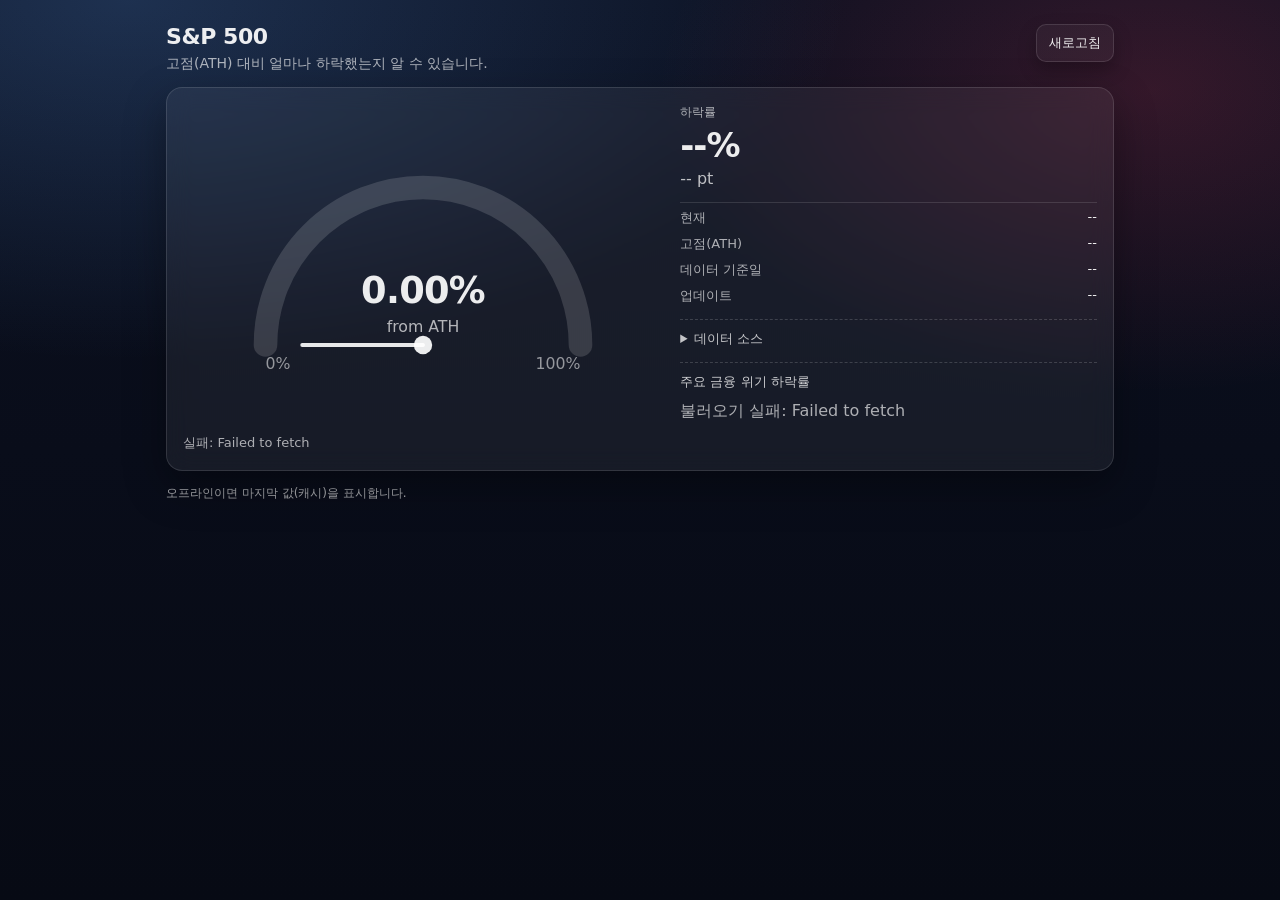
==== index.html @ 0be393b1 "Added CNAME" ====
<!doctype html>
<html lang="ko">

<head>
  <meta charset="UTF-8" />
  <meta name="viewport" content="width=device-width, initial-scale=1" />
  <meta name="theme-color" content="#0b1020" />
  <title>노른자 소프트 : S&amp;P 500 고점 대비 하락률</title>
  <link rel="manifest" href="./manifest.webmanifest" />
  <link rel="icon" href="./icons/icon.svg" type="image/svg+xml" />
  <link rel="apple-touch-icon" href="./icons/icon.svg" />
  <link rel="stylesheet" href="./styles.css" />
</head>

<body>
  <main class="wrap">
    <header class="header">
      <div class="title">
        <h1>S&amp;P 500</h1>
        <p class="sub">고점(ATH) 대비 얼마나 하락했는지 알 수 있습니다.</p>
      </div>
      <div class="actions">
        <button id="refreshBtn" class="btn" type="button">새로고침</button>
        <button id="installBtn" class="btn btnPrimary" type="button" hidden>설치</button>
      </div>
    </header>

    <section class="card">
      <div class="grid">
        <div class="gauge">
          <svg id="gaugeSvg" viewBox="0 0 320 200" aria-label="하락률 게이지" role="img">
            <defs>
              <linearGradient id="gaugeGrad" x1="0" y1="0" x2="1" y2="0">
                <stop offset="0%" stop-color="#2dd4bf" />
                <stop offset="45%" stop-color="#fbbf24" />
                <stop offset="75%" stop-color="#fb7185" />
                <stop offset="100%" stop-color="#ef4444" />
              </linearGradient>
            </defs>
            <path id="gaugeTrack" class="track" d="M 40 160 A 120 120 0 0 1 280 160" />
            <path id="gaugeArc" class="arc" d="M 40 160 A 120 120 0 0 1 280 160" />
            <g id="crisisMarks" class="marks"></g>
            <g id="gaugeNeedle" class="needle" transform="translate(160 160)">
              <line x1="0" y1="0" x2="0" y2="-92" />
              <circle cx="0" cy="0" r="7" />
            </g>
            <text id="gaugeValue" class="value" x="160" y="128" text-anchor="middle">--%</text>
            <text id="gaugeLabel" class="label" x="160" y="150" text-anchor="middle">from ATH</text>
            <text class="tick" x="40" y="178" text-anchor="start">0%</text>
            <text id="gaugeMaxLabel" class="tick" x="280" y="178" text-anchor="end">100%</text>
          </svg>
        </div>

        <div class="stats" aria-live="polite">
          <div class="kpi">
            <div class="kpiLabel">하락률</div>
            <div id="dropPct" class="kpiValue">--%</div>
            <div id="dropPts" class="kpiHint">-- pt</div>
          </div>

          <div class="rows">
            <div class="row">
              <div class="rowLabel">현재</div>
              <div class="rowValue" id="currentVal">--</div>
            </div>
            <div class="row">
              <div class="rowLabel">고점(ATH)</div>
              <div class="rowValue" id="athVal">--</div>
            </div>
            <div class="row">
              <div class="rowLabel">데이터 기준일</div>
              <div class="rowValue" id="asofVal">--</div>
            </div>
            <div class="row">
              <div class="rowLabel">업데이트</div>
              <div class="rowValue" id="updatedVal">--</div>
            </div>
          </div>

          <details class="details">
            <summary>데이터 소스</summary>
            <p class="muted">
              기본 소스: Yahoo Finance (^GSPC 차트 API). 브라우저에서 CORS가 막히면 공개 프록시를 통해 자동
              재시도합니다.
            </p>
          </details>

          <div class="crises">
            <div class="crisesTitle">주요 금융 위기 하락률</div>
            <div id="crisisList" class="crisisList" aria-label="금융 위기 하락률 목록"></div>
          </div>
        </div>
      </div>

      <div id="status" class="status muted"></div>
    </section>

    <footer class="footer muted">
      <span>오프라인이면 마지막 값(캐시)을 표시합니다.</span>
    </footer>
  </main>

  <script type="module" src="./app.js"></script>
</body>

</html>
---- styles.css ----
:root {
  --bg: #0b1020;
  --card: rgba(255, 255, 255, 0.06);
  --cardBorder: rgba(255, 255, 255, 0.12);
  --text: rgba(255, 255, 255, 0.92);
  --muted: rgba(255, 255, 255, 0.65);
  --shadow: 0 16px 40px rgba(0, 0, 0, 0.35);
  --accent: #60a5fa;
}

* {
  box-sizing: border-box;
}

html,
body {
  height: 100%;
}

body {
  margin: 0;
  font-family:
    ui-sans-serif,
    system-ui,
    -apple-system,
    Segoe UI,
    Roboto,
    Noto Sans,
    Apple SD Gothic Neo,
    "Malgun Gothic",
    Arial,
    "Apple Color Emoji",
    "Segoe UI Emoji";
  color: var(--text);
  background:
    radial-gradient(1200px 600px at 10% 0%, rgba(96, 165, 250, 0.22), transparent 60%),
    radial-gradient(900px 550px at 90% 10%, rgba(244, 63, 94, 0.18), transparent 55%),
    linear-gradient(180deg, #0b1020 0%, #070a14 100%);
}

.wrap {
  max-width: 980px;
  margin: 0 auto;
  padding: 24px 16px 36px;
}

.header {
  display: flex;
  align-items: flex-start;
  justify-content: space-between;
  gap: 12px;
  margin-bottom: 14px;
}

.title h1 {
  margin: 0;
  font-size: 22px;
  line-height: 1.15;
  letter-spacing: -0.02em;
}

.sub {
  margin: 6px 0 0;
  color: var(--muted);
  font-size: 14px;
}

.actions {
  display: flex;
  gap: 8px;
}

.btn {
  appearance: none;
  border: 1px solid var(--cardBorder);
  background: rgba(255, 255, 255, 0.04);
  color: var(--text);
  padding: 9px 12px;
  border-radius: 10px;
  cursor: pointer;
  box-shadow: 0 8px 18px rgba(0, 0, 0, 0.25);
}

.btn:hover {
  border-color: rgba(255, 255, 255, 0.22);
  background: rgba(255, 255, 255, 0.06);
}

.btnPrimary {
  border-color: rgba(96, 165, 250, 0.5);
  background: rgba(96, 165, 250, 0.12);
}

.card {
  border: 1px solid var(--cardBorder);
  background: var(--card);
  border-radius: 16px;
  padding: 16px;
  box-shadow: var(--shadow);
  backdrop-filter: blur(12px);
}

.grid {
  display: grid;
  grid-template-columns: 1.15fr 1fr;
  gap: 18px;
  align-items: center;
}

.gauge {
  display: flex;
  align-items: center;
  justify-content: center;
  padding: 6px 0 0;
}

#gaugeSvg {
  width: min(420px, 100%);
  height: auto;
}

.track {
  fill: none;
  stroke: rgba(255, 255, 255, 0.14);
  stroke-width: 18;
  stroke-linecap: round;
}

.arc {
  fill: none;
  stroke: url(#gaugeGrad);
  stroke-width: 18;
  stroke-linecap: round;
  stroke-dasharray: 1;
  stroke-dashoffset: 1;
}

.needle line {
  stroke: rgba(255, 255, 255, 0.9);
  stroke-width: 3;
  stroke-linecap: round;
}

.needle circle {
  fill: rgba(255, 255, 255, 0.92);
}

.value {
  font-size: 28px;
  font-weight: 750;
  letter-spacing: -0.02em;
  fill: rgba(255, 255, 255, 0.92);
}

.label {
  font-size: 12px;
  fill: rgba(255, 255, 255, 0.68);
}

.tick {
  font-size: 12px;
  fill: rgba(255, 255, 255, 0.55);
}

.marks .markDot {
  fill: rgba(255, 255, 255, 0.88);
  stroke: rgba(0, 0, 0, 0.35);
  stroke-width: 2;
}

.marks .markRing {
  fill: none;
  stroke: rgba(255, 255, 255, 0.22);
  stroke-width: 2;
}

.stats {
  display: flex;
  flex-direction: column;
  gap: 14px;
}

.kpiLabel {
  font-size: 12px;
  color: var(--muted);
}

.kpiValue {
  font-size: 34px;
  font-weight: 780;
  letter-spacing: -0.03em;
  margin-top: 4px;
}

.kpiHint {
  margin-top: 4px;
  color: rgba(255, 255, 255, 0.72);
}

.rows {
  display: grid;
  gap: 8px;
  padding-top: 6px;
  border-top: 1px solid rgba(255, 255, 255, 0.12);
}

.row {
  display: flex;
  justify-content: space-between;
  gap: 12px;
}

.rowLabel {
  color: var(--muted);
  font-size: 13px;
}

.rowValue {
  font-variant-numeric: tabular-nums;
  font-size: 13px;
}

.details {
  border-top: 1px dashed rgba(255, 255, 255, 0.16);
  padding-top: 10px;
}

.details summary {
  cursor: pointer;
  color: rgba(255, 255, 255, 0.75);
  font-size: 13px;
}

.crises {
  border-top: 1px dashed rgba(255, 255, 255, 0.16);
  padding-top: 10px;
  display: grid;
  gap: 10px;
}

.crisesTitle {
  font-size: 13px;
  color: rgba(255, 255, 255, 0.78);
}

.crisisList {
  display: grid;
  gap: 8px;
}

.crisisItem {
  display: grid;
  grid-template-columns: auto 1fr auto;
  gap: 10px;
  align-items: baseline;
  padding: 9px 10px;
  border-radius: 12px;
  border: 1px solid rgba(255, 255, 255, 0.12);
  background: rgba(255, 255, 255, 0.03);
}

.crisisDot {
  width: 10px;
  height: 10px;
  border-radius: 999px;
  margin-top: 4px;
  box-shadow: 0 0 0 3px rgba(255, 255, 255, 0.06);
}

.crisisName {
  font-size: 13px;
}

.crisisMeta {
  grid-column: 2 / span 2;
  color: rgba(255, 255, 255, 0.62);
  font-size: 12px;
}

.crisisPct {
  font-variant-numeric: tabular-nums;
  font-size: 13px;
  color: rgba(255, 255, 255, 0.9);
}

.muted {
  color: var(--muted);
}

.status {
  margin-top: 12px;
  min-height: 20px;
  font-size: 13px;
}

.footer {
  margin-top: 14px;
  font-size: 12px;
}

@media (max-width: 860px) {
  .grid {
    grid-template-columns: 1fr;
  }
  .actions {
    flex-wrap: wrap;
    justify-content: flex-end;
  }
}
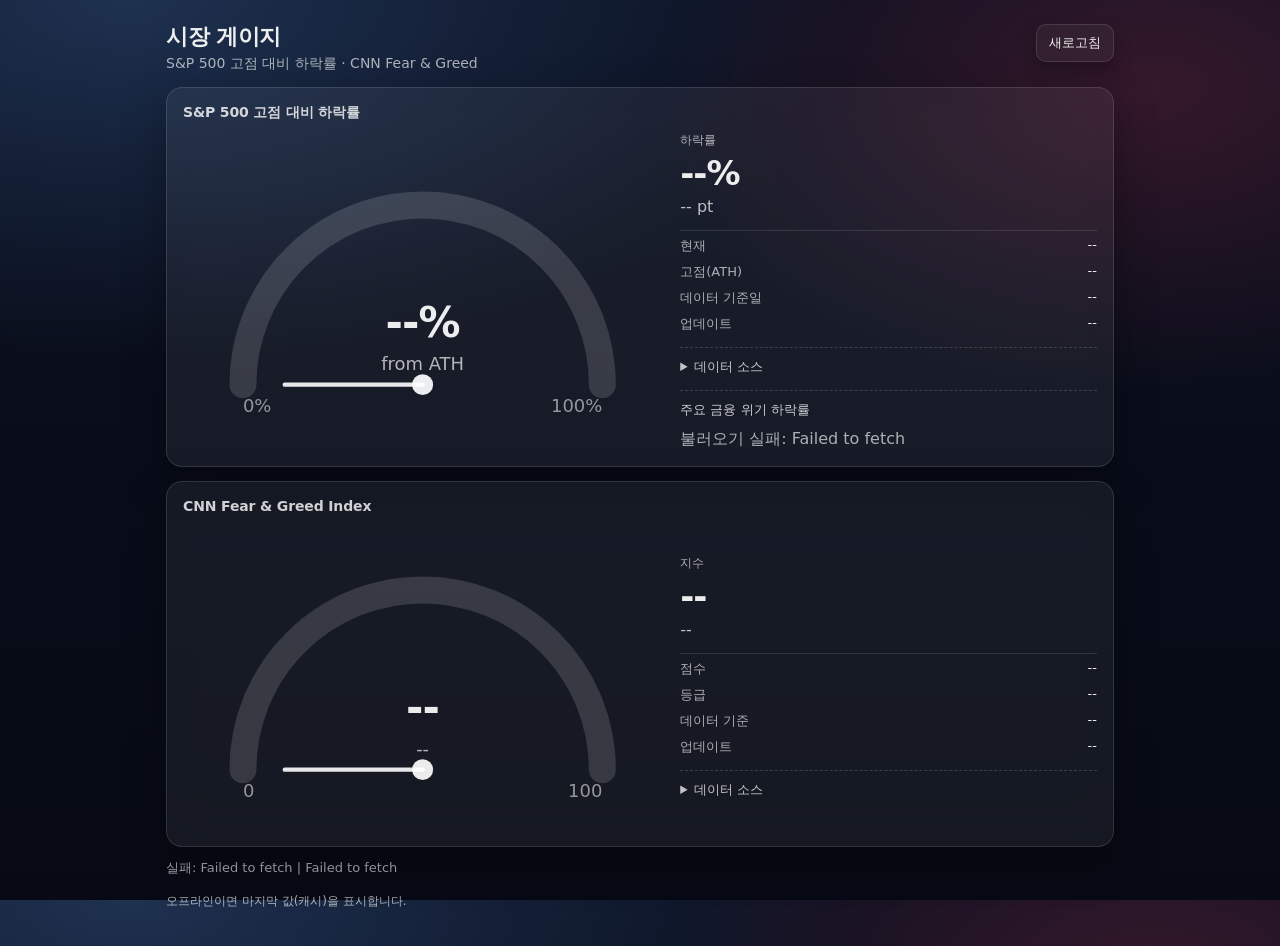
==== commit f7bff871: "Add CNN fear & gread index" ====
--- a/index.html
+++ b/index.html
@@ -1,106 +1,161 @@
 <!doctype html>
 <html lang="ko">
+  <head>
+    <meta charset="UTF-8" />
+    <meta name="viewport" content="width=device-width, initial-scale=1" />
+    <meta name="theme-color" content="#0b1020" />
+    <title>노른자 소프트 : 시장 게이지</title>
+    <link rel="manifest" href="./manifest.webmanifest" />
+    <link rel="icon" href="./icons/icon.svg" type="image/svg+xml" />
+    <link rel="apple-touch-icon" href="./icons/icon.svg" />
+    <link rel="stylesheet" href="./styles.css" />
+  </head>
+  <body>
+    <main class="wrap">
+      <header class="header">
+        <div class="title">
+          <h1>시장 게이지</h1>
+          <p class="sub">S&amp;P 500 고점 대비 하락률 · CNN Fear &amp; Greed</p>
+        </div>
+        <div class="actions">
+          <button id="refreshBtn" class="btn" type="button">새로고침</button>
+          <button id="installBtn" class="btn btnPrimary" type="button" hidden>설치</button>
+        </div>
+      </header>
 
-<head>
-  <meta charset="UTF-8" />
-  <meta name="viewport" content="width=device-width, initial-scale=1" />
-  <meta name="theme-color" content="#0b1020" />
-  <title>노른자 소프트 : S&amp;P 500 고점 대비 하락률</title>
-  <link rel="manifest" href="./manifest.webmanifest" />
-  <link rel="icon" href="./icons/icon.svg" type="image/svg+xml" />
-  <link rel="apple-touch-icon" href="./icons/icon.svg" />
-  <link rel="stylesheet" href="./styles.css" />
-</head>
-
-<body>
-  <main class="wrap">
-    <header class="header">
-      <div class="title">
-        <h1>S&amp;P 500</h1>
-        <p class="sub">고점(ATH) 대비 얼마나 하락했는지 알 수 있습니다.</p>
-      </div>
-      <div class="actions">
-        <button id="refreshBtn" class="btn" type="button">새로고침</button>
-        <button id="installBtn" class="btn btnPrimary" type="button" hidden>설치</button>
-      </div>
-    </header>
-
-    <section class="card">
-      <div class="grid">
-        <div class="gauge">
-          <svg id="gaugeSvg" viewBox="0 0 320 200" aria-label="하락률 게이지" role="img">
-            <defs>
-              <linearGradient id="gaugeGrad" x1="0" y1="0" x2="1" y2="0">
-                <stop offset="0%" stop-color="#2dd4bf" />
-                <stop offset="45%" stop-color="#fbbf24" />
-                <stop offset="75%" stop-color="#fb7185" />
-                <stop offset="100%" stop-color="#ef4444" />
-              </linearGradient>
-            </defs>
-            <path id="gaugeTrack" class="track" d="M 40 160 A 120 120 0 0 1 280 160" />
-            <path id="gaugeArc" class="arc" d="M 40 160 A 120 120 0 0 1 280 160" />
-            <g id="crisisMarks" class="marks"></g>
-            <g id="gaugeNeedle" class="needle" transform="translate(160 160)">
-              <line x1="0" y1="0" x2="0" y2="-92" />
-              <circle cx="0" cy="0" r="7" />
-            </g>
-            <text id="gaugeValue" class="value" x="160" y="128" text-anchor="middle">--%</text>
-            <text id="gaugeLabel" class="label" x="160" y="150" text-anchor="middle">from ATH</text>
-            <text class="tick" x="40" y="178" text-anchor="start">0%</text>
-            <text id="gaugeMaxLabel" class="tick" x="280" y="178" text-anchor="end">100%</text>
-          </svg>
-        </div>
-
-        <div class="stats" aria-live="polite">
-          <div class="kpi">
-            <div class="kpiLabel">하락률</div>
-            <div id="dropPct" class="kpiValue">--%</div>
-            <div id="dropPts" class="kpiHint">-- pt</div>
+      <section class="card">
+        <h2 class="cardTitle">S&amp;P 500 고점 대비 하락률</h2>
+        <div class="grid">
+          <div class="gauge">
+            <svg id="spxGaugeSvg" viewBox="0 0 320 200" aria-label="S&P 500 하락률 게이지" role="img">
+              <defs>
+                <linearGradient id="gaugeGrad" x1="0" y1="0" x2="1" y2="0">
+                  <stop offset="0%" stop-color="#2dd4bf" />
+                  <stop offset="45%" stop-color="#fbbf24" />
+                  <stop offset="75%" stop-color="#fb7185" />
+                  <stop offset="100%" stop-color="#ef4444" />
+                </linearGradient>
+              </defs>
+              <path class="track" d="M 40 160 A 120 120 0 0 1 280 160" />
+              <path id="spxGaugeArc" class="arc arcSpx" d="M 40 160 A 120 120 0 0 1 280 160" />
+              <g id="crisisMarks" class="marks"></g>
+              <g id="spxGaugeNeedle" class="needle" transform="translate(160 160)">
+                <line x1="0" y1="0" x2="0" y2="-92" />
+                <circle cx="0" cy="0" r="7" />
+              </g>
+              <text id="spxGaugeValue" class="value" x="160" y="128" text-anchor="middle">--%</text>
+              <text class="label" x="160" y="150" text-anchor="middle">from ATH</text>
+              <text class="tick" x="40" y="178" text-anchor="start">0%</text>
+              <text class="tick" x="280" y="178" text-anchor="end">100%</text>
+            </svg>
           </div>
 
-          <div class="rows">
-            <div class="row">
-              <div class="rowLabel">현재</div>
-              <div class="rowValue" id="currentVal">--</div>
+          <div class="stats" aria-live="polite">
+            <div class="kpi">
+              <div class="kpiLabel">하락률</div>
+              <div id="dropPct" class="kpiValue">--%</div>
+              <div id="dropPts" class="kpiHint">-- pt</div>
             </div>
-            <div class="row">
-              <div class="rowLabel">고점(ATH)</div>
-              <div class="rowValue" id="athVal">--</div>
+
+            <div class="rows">
+              <div class="row">
+                <div class="rowLabel">현재</div>
+                <div class="rowValue" id="currentVal">--</div>
+              </div>
+              <div class="row">
+                <div class="rowLabel">고점(ATH)</div>
+                <div class="rowValue" id="athVal">--</div>
+              </div>
+              <div class="row">
+                <div class="rowLabel">데이터 기준일</div>
+                <div class="rowValue" id="asofVal">--</div>
+              </div>
+              <div class="row">
+                <div class="rowLabel">업데이트</div>
+                <div class="rowValue" id="updatedVal">--</div>
+              </div>
             </div>
-            <div class="row">
-              <div class="rowLabel">데이터 기준일</div>
-              <div class="rowValue" id="asofVal">--</div>
-            </div>
-            <div class="row">
-              <div class="rowLabel">업데이트</div>
-              <div class="rowValue" id="updatedVal">--</div>
+
+            <details class="details">
+              <summary>데이터 소스</summary>
+              <p class="muted">Yahoo Finance (^GSPC 차트 API). CORS가 막히면 공개 프록시로 자동 재시도합니다.</p>
+            </details>
+
+            <div class="crises">
+              <div class="crisesTitle">주요 금융 위기 하락률</div>
+              <div id="crisisList" class="crisisList" aria-label="금융 위기 하락률 목록"></div>
             </div>
           </div>
+        </div>
+      </section>
 
-          <details class="details">
-            <summary>데이터 소스</summary>
-            <p class="muted">
-              기본 소스: Yahoo Finance (^GSPC 차트 API). 브라우저에서 CORS가 막히면 공개 프록시를 통해 자동
-              재시도합니다.
-            </p>
-          </details>
+      <section class="card">
+        <h2 class="cardTitle">CNN Fear &amp; Greed Index</h2>
+        <div class="grid">
+          <div class="gauge">
+            <svg id="fngGaugeSvg" viewBox="0 0 320 200" aria-label="Fear and Greed 게이지" role="img">
+              <defs>
+                <linearGradient id="fngGrad" x1="0" y1="0" x2="1" y2="0">
+                  <stop offset="0%" stop-color="#ef4444" />
+                  <stop offset="50%" stop-color="#fbbf24" />
+                  <stop offset="100%" stop-color="#22c55e" />
+                </linearGradient>
+              </defs>
+              <path class="track" d="M 40 160 A 120 120 0 0 1 280 160" />
+              <path id="fngGaugeArc" class="arc arcFng" d="M 40 160 A 120 120 0 0 1 280 160" />
+              <g id="fngGaugeNeedle" class="needle" transform="translate(160 160)">
+                <line x1="0" y1="0" x2="0" y2="-92" />
+                <circle cx="0" cy="0" r="7" />
+              </g>
+              <text id="fngGaugeValue" class="value" x="160" y="128" text-anchor="middle">--</text>
+              <text id="fngGaugeLabel" class="label" x="160" y="150" text-anchor="middle">--</text>
+              <text class="tick" x="40" y="178" text-anchor="start">0</text>
+              <text class="tick" x="280" y="178" text-anchor="end">100</text>
+            </svg>
+          </div>
 
-          <div class="crises">
-            <div class="crisesTitle">주요 금융 위기 하락률</div>
-            <div id="crisisList" class="crisisList" aria-label="금융 위기 하락률 목록"></div>
+          <div class="stats" aria-live="polite">
+            <div class="kpi">
+              <div class="kpiLabel">지수</div>
+              <div id="fngScoreKpi" class="kpiValue">--</div>
+              <div id="fngRatingKpi" class="kpiHint">--</div>
+            </div>
+
+            <div class="rows">
+              <div class="row">
+                <div class="rowLabel">점수</div>
+                <div class="rowValue" id="fngScoreRow">--</div>
+              </div>
+              <div class="row">
+                <div class="rowLabel">등급</div>
+                <div class="rowValue" id="fngRatingRow">--</div>
+              </div>
+              <div class="row">
+                <div class="rowLabel">데이터 기준</div>
+                <div class="rowValue" id="fngAsOfRow">--</div>
+              </div>
+              <div class="row">
+                <div class="rowLabel">업데이트</div>
+                <div class="rowValue" id="fngUpdatedRow">--</div>
+              </div>
+            </div>
+
+            <details class="details">
+              <summary>데이터 소스</summary>
+              <p class="muted">CNN Fear &amp; Greed Index. 직접 호출이 막히면 공개 프록시로 자동 재시도합니다.</p>
+            </details>
           </div>
         </div>
-      </div>
+      </section>
 
       <div id="status" class="status muted"></div>
-    </section>
 
-    <footer class="footer muted">
-      <span>오프라인이면 마지막 값(캐시)을 표시합니다.</span>
-    </footer>
-  </main>
+      <footer class="footer muted">
+        <span>오프라인이면 마지막 값(캐시)을 표시합니다.</span>
+      </footer>
+    </main>
 
-  <script type="module" src="./app.js"></script>
-</body>
+    <script type="module" src="./app.js"></script>
+  </body>
+</html>
 
-</html>
--- a/styles.css
+++ b/styles.css
@@ -100,6 +100,18 @@
   backdrop-filter: blur(12px);
 }
 
+.card + .card {
+  margin-top: 14px;
+}
+
+.cardTitle {
+  margin: 0 0 10px;
+  font-size: 14px;
+  color: rgba(255, 255, 255, 0.8);
+  font-weight: 650;
+  letter-spacing: -0.01em;
+}
+
 .grid {
   display: grid;
   grid-template-columns: 1.15fr 1fr;
@@ -128,11 +140,18 @@
 
 .arc {
   fill: none;
-  stroke: url(#gaugeGrad);
   stroke-width: 18;
   stroke-linecap: round;
   stroke-dasharray: 1;
   stroke-dashoffset: 1;
+}
+
+.arcSpx {
+  stroke: url(#gaugeGrad);
+}
+
+.arcFng {
+  stroke: url(#fngGrad);
 }
 
 .needle line {
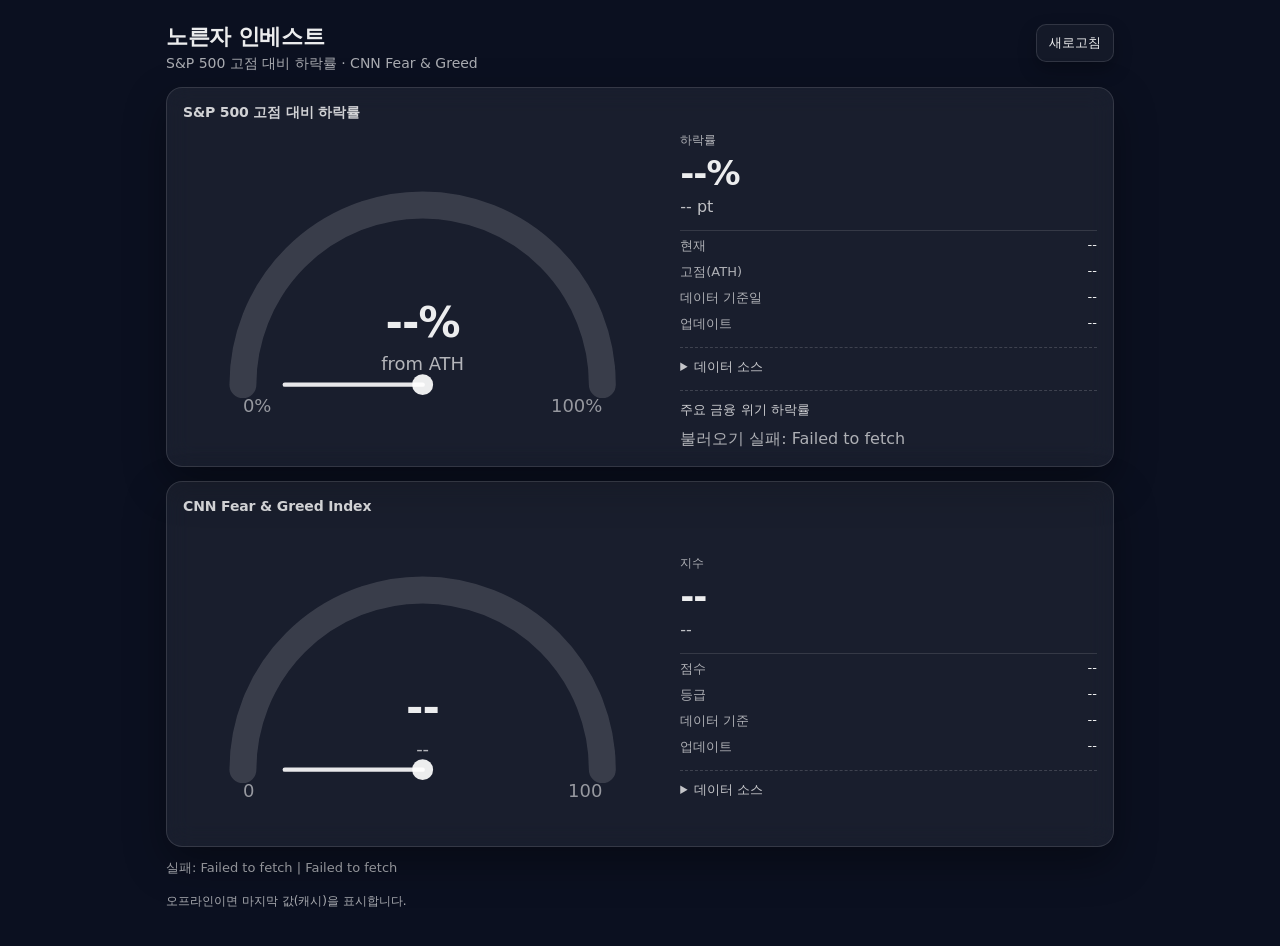
==== commit edf538d5: "Modified background color" ====
--- a/index.html
+++ b/index.html
@@ -1,161 +1,163 @@
 <!doctype html>
 <html lang="ko">
-  <head>
-    <meta charset="UTF-8" />
-    <meta name="viewport" content="width=device-width, initial-scale=1" />
-    <meta name="theme-color" content="#0b1020" />
-    <title>노른자 소프트 : 시장 게이지</title>
-    <link rel="manifest" href="./manifest.webmanifest" />
-    <link rel="icon" href="./icons/icon.svg" type="image/svg+xml" />
-    <link rel="apple-touch-icon" href="./icons/icon.svg" />
-    <link rel="stylesheet" href="./styles.css" />
-  </head>
-  <body>
-    <main class="wrap">
-      <header class="header">
-        <div class="title">
-          <h1>시장 게이지</h1>
-          <p class="sub">S&amp;P 500 고점 대비 하락률 · CNN Fear &amp; Greed</p>
+
+<head>
+  <meta charset="UTF-8" />
+  <meta name="viewport" content="width=device-width, initial-scale=1" />
+  <meta name="theme-color" content="#0b1020" />
+  <title>노른자 인베스트</title>
+  <link rel="manifest" href="./manifest.webmanifest" />
+  <link rel="icon" href="./icons/icon.svg" type="image/svg+xml" />
+  <link rel="apple-touch-icon" href="./icons/icon.svg" />
+  <link rel="stylesheet" href="./styles.css" />
+</head>
+
+<body>
+  <main class="wrap">
+    <header class="header">
+      <div class="title">
+        <h1>노른자 인베스트</h1>
+        <p class="sub">S&amp;P 500 고점 대비 하락률 · CNN Fear &amp; Greed</p>
+      </div>
+      <div class="actions">
+        <button id="refreshBtn" class="btn" type="button">새로고침</button>
+        <button id="installBtn" class="btn btnPrimary" type="button" hidden>설치</button>
+      </div>
+    </header>
+
+    <section class="card">
+      <h2 class="cardTitle">S&amp;P 500 고점 대비 하락률</h2>
+      <div class="grid">
+        <div class="gauge">
+          <svg id="spxGaugeSvg" viewBox="0 0 320 200" aria-label="S&P 500 하락률 게이지" role="img">
+            <defs>
+              <linearGradient id="gaugeGrad" x1="0" y1="0" x2="1" y2="0">
+                <stop offset="0%" stop-color="#2dd4bf" />
+                <stop offset="45%" stop-color="#fbbf24" />
+                <stop offset="75%" stop-color="#fb7185" />
+                <stop offset="100%" stop-color="#ef4444" />
+              </linearGradient>
+            </defs>
+            <path class="track" d="M 40 160 A 120 120 0 0 1 280 160" />
+            <path id="spxGaugeArc" class="arc arcSpx" d="M 40 160 A 120 120 0 0 1 280 160" />
+            <g id="crisisMarks" class="marks"></g>
+            <g id="spxGaugeNeedle" class="needle" transform="translate(160 160)">
+              <line x1="0" y1="0" x2="0" y2="-92" />
+              <circle cx="0" cy="0" r="7" />
+            </g>
+            <text id="spxGaugeValue" class="value" x="160" y="128" text-anchor="middle">--%</text>
+            <text class="label" x="160" y="150" text-anchor="middle">from ATH</text>
+            <text class="tick" x="40" y="178" text-anchor="start">0%</text>
+            <text class="tick" x="280" y="178" text-anchor="end">100%</text>
+          </svg>
         </div>
-        <div class="actions">
-          <button id="refreshBtn" class="btn" type="button">새로고침</button>
-          <button id="installBtn" class="btn btnPrimary" type="button" hidden>설치</button>
-        </div>
-      </header>
 
-      <section class="card">
-        <h2 class="cardTitle">S&amp;P 500 고점 대비 하락률</h2>
-        <div class="grid">
-          <div class="gauge">
-            <svg id="spxGaugeSvg" viewBox="0 0 320 200" aria-label="S&P 500 하락률 게이지" role="img">
-              <defs>
-                <linearGradient id="gaugeGrad" x1="0" y1="0" x2="1" y2="0">
-                  <stop offset="0%" stop-color="#2dd4bf" />
-                  <stop offset="45%" stop-color="#fbbf24" />
-                  <stop offset="75%" stop-color="#fb7185" />
-                  <stop offset="100%" stop-color="#ef4444" />
-                </linearGradient>
-              </defs>
-              <path class="track" d="M 40 160 A 120 120 0 0 1 280 160" />
-              <path id="spxGaugeArc" class="arc arcSpx" d="M 40 160 A 120 120 0 0 1 280 160" />
-              <g id="crisisMarks" class="marks"></g>
-              <g id="spxGaugeNeedle" class="needle" transform="translate(160 160)">
-                <line x1="0" y1="0" x2="0" y2="-92" />
-                <circle cx="0" cy="0" r="7" />
-              </g>
-              <text id="spxGaugeValue" class="value" x="160" y="128" text-anchor="middle">--%</text>
-              <text class="label" x="160" y="150" text-anchor="middle">from ATH</text>
-              <text class="tick" x="40" y="178" text-anchor="start">0%</text>
-              <text class="tick" x="280" y="178" text-anchor="end">100%</text>
-            </svg>
+        <div class="stats" aria-live="polite">
+          <div class="kpi">
+            <div class="kpiLabel">하락률</div>
+            <div id="dropPct" class="kpiValue">--%</div>
+            <div id="dropPts" class="kpiHint">-- pt</div>
           </div>
 
-          <div class="stats" aria-live="polite">
-            <div class="kpi">
-              <div class="kpiLabel">하락률</div>
-              <div id="dropPct" class="kpiValue">--%</div>
-              <div id="dropPts" class="kpiHint">-- pt</div>
+          <div class="rows">
+            <div class="row">
+              <div class="rowLabel">현재</div>
+              <div class="rowValue" id="currentVal">--</div>
             </div>
-
-            <div class="rows">
-              <div class="row">
-                <div class="rowLabel">현재</div>
-                <div class="rowValue" id="currentVal">--</div>
-              </div>
-              <div class="row">
-                <div class="rowLabel">고점(ATH)</div>
-                <div class="rowValue" id="athVal">--</div>
-              </div>
-              <div class="row">
-                <div class="rowLabel">데이터 기준일</div>
-                <div class="rowValue" id="asofVal">--</div>
-              </div>
-              <div class="row">
-                <div class="rowLabel">업데이트</div>
-                <div class="rowValue" id="updatedVal">--</div>
-              </div>
+            <div class="row">
+              <div class="rowLabel">고점(ATH)</div>
+              <div class="rowValue" id="athVal">--</div>
             </div>
-
-            <details class="details">
-              <summary>데이터 소스</summary>
-              <p class="muted">Yahoo Finance (^GSPC 차트 API). CORS가 막히면 공개 프록시로 자동 재시도합니다.</p>
-            </details>
-
-            <div class="crises">
-              <div class="crisesTitle">주요 금융 위기 하락률</div>
-              <div id="crisisList" class="crisisList" aria-label="금융 위기 하락률 목록"></div>
+            <div class="row">
+              <div class="rowLabel">데이터 기준일</div>
+              <div class="rowValue" id="asofVal">--</div>
+            </div>
+            <div class="row">
+              <div class="rowLabel">업데이트</div>
+              <div class="rowValue" id="updatedVal">--</div>
             </div>
           </div>
+
+          <details class="details">
+            <summary>데이터 소스</summary>
+            <p class="muted">Yahoo Finance (^GSPC 차트 API). CORS가 막히면 공개 프록시로 자동 재시도합니다.</p>
+          </details>
+
+          <div class="crises">
+            <div class="crisesTitle">주요 금융 위기 하락률</div>
+            <div id="crisisList" class="crisisList" aria-label="금융 위기 하락률 목록"></div>
+          </div>
         </div>
-      </section>
+      </div>
+    </section>
 
-      <section class="card">
-        <h2 class="cardTitle">CNN Fear &amp; Greed Index</h2>
-        <div class="grid">
-          <div class="gauge">
-            <svg id="fngGaugeSvg" viewBox="0 0 320 200" aria-label="Fear and Greed 게이지" role="img">
-              <defs>
-                <linearGradient id="fngGrad" x1="0" y1="0" x2="1" y2="0">
-                  <stop offset="0%" stop-color="#ef4444" />
-                  <stop offset="50%" stop-color="#fbbf24" />
-                  <stop offset="100%" stop-color="#22c55e" />
-                </linearGradient>
-              </defs>
-              <path class="track" d="M 40 160 A 120 120 0 0 1 280 160" />
-              <path id="fngGaugeArc" class="arc arcFng" d="M 40 160 A 120 120 0 0 1 280 160" />
-              <g id="fngGaugeNeedle" class="needle" transform="translate(160 160)">
-                <line x1="0" y1="0" x2="0" y2="-92" />
-                <circle cx="0" cy="0" r="7" />
-              </g>
-              <text id="fngGaugeValue" class="value" x="160" y="128" text-anchor="middle">--</text>
-              <text id="fngGaugeLabel" class="label" x="160" y="150" text-anchor="middle">--</text>
-              <text class="tick" x="40" y="178" text-anchor="start">0</text>
-              <text class="tick" x="280" y="178" text-anchor="end">100</text>
-            </svg>
+    <section class="card">
+      <h2 class="cardTitle">CNN Fear &amp; Greed Index</h2>
+      <div class="grid">
+        <div class="gauge">
+          <svg id="fngGaugeSvg" viewBox="0 0 320 200" aria-label="Fear and Greed 게이지" role="img">
+            <defs>
+              <linearGradient id="fngGrad" x1="0" y1="0" x2="1" y2="0">
+                <stop offset="0%" stop-color="#ef4444" />
+                <stop offset="50%" stop-color="#fbbf24" />
+                <stop offset="100%" stop-color="#22c55e" />
+              </linearGradient>
+            </defs>
+            <path class="track" d="M 40 160 A 120 120 0 0 1 280 160" />
+            <path id="fngGaugeArc" class="arc arcFng" d="M 40 160 A 120 120 0 0 1 280 160" />
+            <g id="fngGaugeNeedle" class="needle" transform="translate(160 160)">
+              <line x1="0" y1="0" x2="0" y2="-92" />
+              <circle cx="0" cy="0" r="7" />
+            </g>
+            <text id="fngGaugeValue" class="value" x="160" y="128" text-anchor="middle">--</text>
+            <text id="fngGaugeLabel" class="label" x="160" y="150" text-anchor="middle">--</text>
+            <text class="tick" x="40" y="178" text-anchor="start">0</text>
+            <text class="tick" x="280" y="178" text-anchor="end">100</text>
+          </svg>
+        </div>
+
+        <div class="stats" aria-live="polite">
+          <div class="kpi">
+            <div class="kpiLabel">지수</div>
+            <div id="fngScoreKpi" class="kpiValue">--</div>
+            <div id="fngRatingKpi" class="kpiHint">--</div>
           </div>
 
-          <div class="stats" aria-live="polite">
-            <div class="kpi">
-              <div class="kpiLabel">지수</div>
-              <div id="fngScoreKpi" class="kpiValue">--</div>
-              <div id="fngRatingKpi" class="kpiHint">--</div>
+          <div class="rows">
+            <div class="row">
+              <div class="rowLabel">점수</div>
+              <div class="rowValue" id="fngScoreRow">--</div>
             </div>
+            <div class="row">
+              <div class="rowLabel">등급</div>
+              <div class="rowValue" id="fngRatingRow">--</div>
+            </div>
+            <div class="row">
+              <div class="rowLabel">데이터 기준</div>
+              <div class="rowValue" id="fngAsOfRow">--</div>
+            </div>
+            <div class="row">
+              <div class="rowLabel">업데이트</div>
+              <div class="rowValue" id="fngUpdatedRow">--</div>
+            </div>
+          </div>
 
-            <div class="rows">
-              <div class="row">
-                <div class="rowLabel">점수</div>
-                <div class="rowValue" id="fngScoreRow">--</div>
-              </div>
-              <div class="row">
-                <div class="rowLabel">등급</div>
-                <div class="rowValue" id="fngRatingRow">--</div>
-              </div>
-              <div class="row">
-                <div class="rowLabel">데이터 기준</div>
-                <div class="rowValue" id="fngAsOfRow">--</div>
-              </div>
-              <div class="row">
-                <div class="rowLabel">업데이트</div>
-                <div class="rowValue" id="fngUpdatedRow">--</div>
-              </div>
-            </div>
+          <details class="details">
+            <summary>데이터 소스</summary>
+            <p class="muted">CNN Fear &amp; Greed Index. 직접 호출이 막히면 공개 프록시로 자동 재시도합니다.</p>
+          </details>
+        </div>
+      </div>
+    </section>
 
-            <details class="details">
-              <summary>데이터 소스</summary>
-              <p class="muted">CNN Fear &amp; Greed Index. 직접 호출이 막히면 공개 프록시로 자동 재시도합니다.</p>
-            </details>
-          </div>
-        </div>
-      </section>
+    <div id="status" class="status muted"></div>
 
-      <div id="status" class="status muted"></div>
+    <footer class="footer muted">
+      <span>오프라인이면 마지막 값(캐시)을 표시합니다.</span>
+    </footer>
+  </main>
 
-      <footer class="footer muted">
-        <span>오프라인이면 마지막 값(캐시)을 표시합니다.</span>
-      </footer>
-    </main>
+  <script type="module" src="./app.js"></script>
+</body>
 
-    <script type="module" src="./app.js"></script>
-  </body>
-</html>
-
+</html>
--- a/styles.css
+++ b/styles.css
@@ -32,10 +32,7 @@
     "Apple Color Emoji",
     "Segoe UI Emoji";
   color: var(--text);
-  background:
-    radial-gradient(1200px 600px at 10% 0%, rgba(96, 165, 250, 0.22), transparent 60%),
-    radial-gradient(900px 550px at 90% 10%, rgba(244, 63, 94, 0.18), transparent 55%),
-    linear-gradient(180deg, #0b1020 0%, #070a14 100%);
+  background: var(--bg);
 }
 
 .wrap {
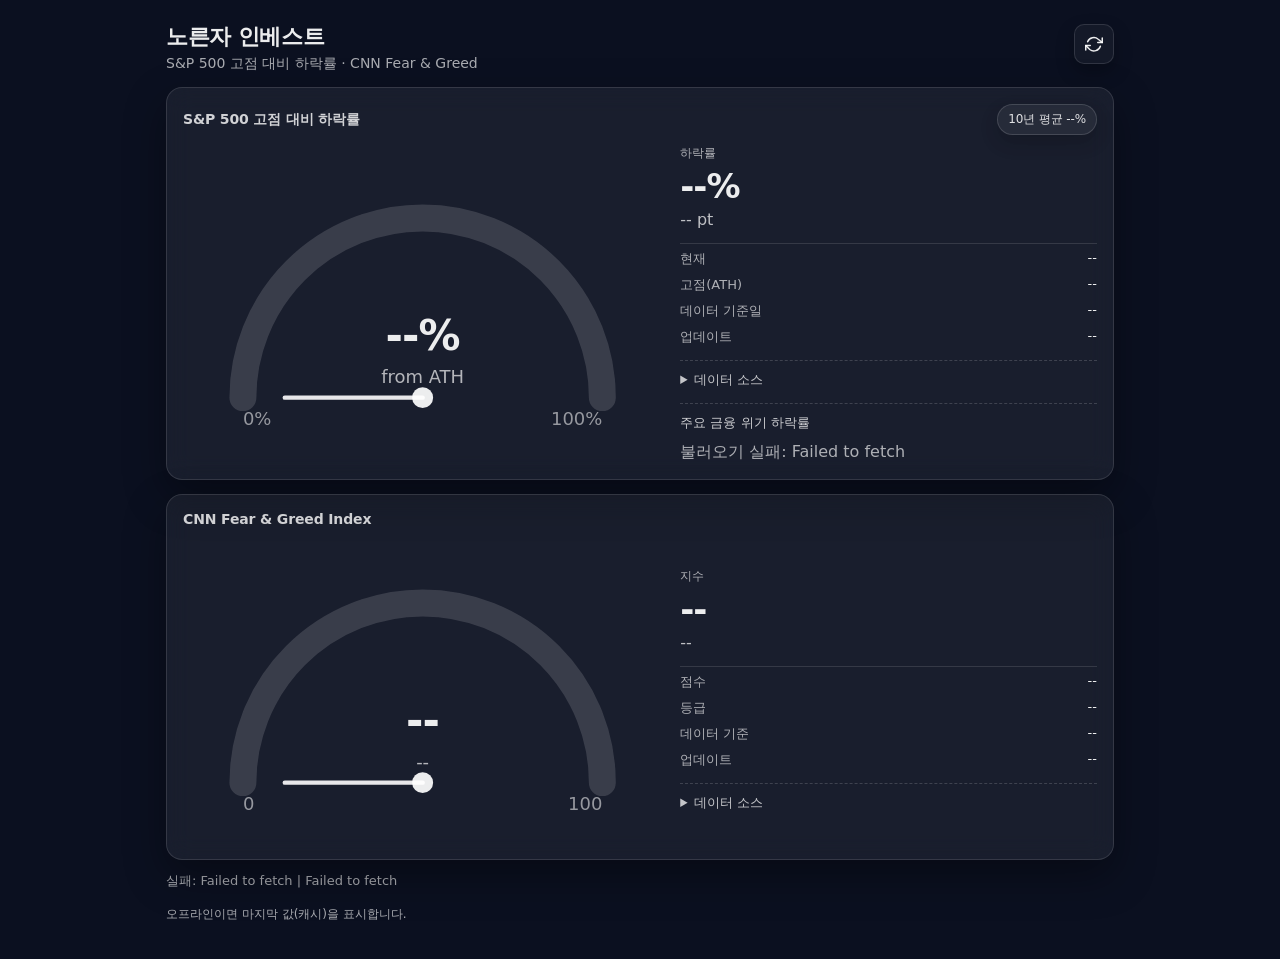
==== commit 7e14c380: "Added Average Percent and reload icon" ====
--- a/index.html
+++ b/index.html
@@ -20,13 +20,43 @@
         <p class="sub">S&amp;P 500 고점 대비 하락률 · CNN Fear &amp; Greed</p>
       </div>
       <div class="actions">
-        <button id="refreshBtn" class="btn" type="button">새로고침</button>
+        <button id="refreshBtn" class="btn btnIcon" type="button" aria-label="새로고침" title="새로고침">
+          <svg viewBox="0 0 24 24" width="20" height="20" aria-hidden="true" focusable="false">
+            <polyline
+              points="23 4 23 10 17 10"
+              fill="none"
+              stroke="currentColor"
+              stroke-width="2"
+              stroke-linecap="round"
+              stroke-linejoin="round"
+            />
+            <polyline
+              points="1 20 1 14 7 14"
+              fill="none"
+              stroke="currentColor"
+              stroke-width="2"
+              stroke-linecap="round"
+              stroke-linejoin="round"
+            />
+            <path
+              d="M3.51 9a9 9 0 0 1 14.13-3.36L23 10M1 14l5.36 5.36A9 9 0 0 0 20.49 15"
+              fill="none"
+              stroke="currentColor"
+              stroke-width="2"
+              stroke-linecap="round"
+              stroke-linejoin="round"
+            />
+          </svg>
+        </button>
         <button id="installBtn" class="btn btnPrimary" type="button" hidden>설치</button>
       </div>
     </header>
 
     <section class="card">
-      <h2 class="cardTitle">S&amp;P 500 고점 대비 하락률</h2>
+      <div class="cardHeader">
+        <h2 class="cardTitle">S&amp;P 500 고점 대비 하락률</h2>
+        <div id="avg10yBadge" class="cardBadge" aria-label="S&P 500 10년 평균 하락률">10년 평균 --%</div>
+      </div>
       <div class="grid">
         <div class="gauge">
           <svg id="spxGaugeSvg" viewBox="0 0 320 200" aria-label="S&P 500 하락률 게이지" role="img">
@@ -160,4 +190,4 @@
   <script type="module" src="./app.js"></script>
 </body>
 
-</html>+</html>
--- a/styles.css
+++ b/styles.css
@@ -88,6 +88,25 @@
   background: rgba(96, 165, 250, 0.12);
 }
 
+.btnIcon {
+  width: 40px;
+  height: 40px;
+  padding: 0;
+  display: inline-flex;
+  align-items: center;
+  justify-content: center;
+}
+
+.btnIcon svg {
+  width: 18px;
+  height: 18px;
+}
+
+.btn:disabled {
+  opacity: 0.7;
+  cursor: not-allowed;
+}
+
 .card {
   border: 1px solid var(--cardBorder);
   background: var(--card);
@@ -99,6 +118,33 @@
 
 .card + .card {
   margin-top: 14px;
+}
+
+.cardHeader {
+  display: flex;
+  align-items: center;
+  justify-content: space-between;
+  gap: 12px;
+  margin: 0 0 10px;
+}
+
+.cardHeader .cardTitle {
+  margin: 0;
+}
+
+.cardBadge {
+  display: inline-flex;
+  align-items: center;
+  justify-content: center;
+  padding: 6px 10px;
+  border-radius: 999px;
+  font-size: 12px;
+  letter-spacing: -0.01em;
+  color: rgba(255, 255, 255, 0.86);
+  background: rgba(255, 255, 255, 0.06);
+  border: 1px solid rgba(255, 255, 255, 0.14);
+  box-shadow: 0 8px 18px rgba(0, 0, 0, 0.18);
+  white-space: nowrap;
 }
 
 .cardTitle {
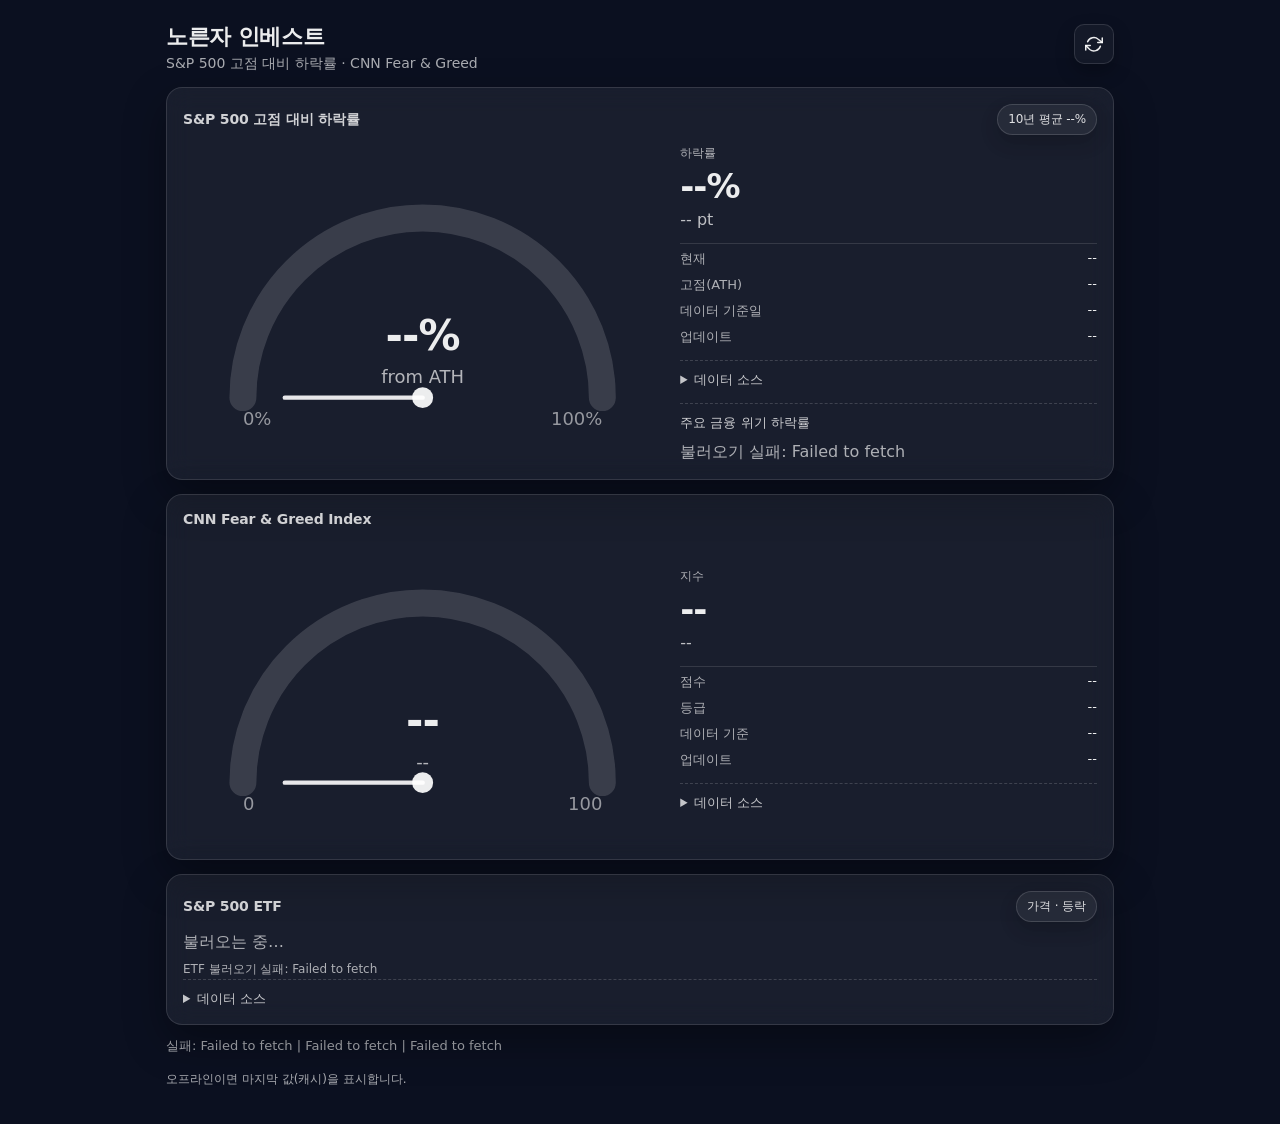
==== commit 3611967d: "Added ETF prices" ====
--- a/index.html
+++ b/index.html
@@ -180,6 +180,19 @@
       </div>
     </section>
 
+    <section class="card">
+      <div class="cardHeader">
+        <h2 class="cardTitle">S&amp;P 500 ETF</h2>
+        <div class="cardBadge" aria-label="가격 및 등락">가격 · 등락</div>
+      </div>
+      <div id="etfList" class="etfGrid" aria-live="polite" aria-label="S&P 500 ETF 가격 및 등락"></div>
+      <div id="etfStatus" class="miniStatus muted" aria-live="polite"></div>
+      <details class="details">
+        <summary>데이터 소스</summary>
+        <p class="muted">Yahoo Finance Quote/Chart API (SPY, VOO, SPYM, 379800.KS, 360750.KS, 360200.KS). CORS가 막히면 공개 프록시로 자동 재시도합니다.</p>
+      </details>
+    </section>
+
     <div id="status" class="status muted"></div>
 
     <footer class="footer muted">
--- a/styles.css
+++ b/styles.css
@@ -345,6 +345,89 @@
   color: rgba(255, 255, 255, 0.9);
 }
 
+.etfGrid {
+  display: grid;
+  grid-template-columns: repeat(auto-fit, minmax(190px, 1fr));
+  gap: 10px;
+}
+
+.miniStatus {
+  margin-top: 8px;
+  min-height: 18px;
+  font-size: 12px;
+}
+
+.etfCard {
+  border-radius: 14px;
+  border: 1px solid rgba(255, 255, 255, 0.12);
+  background: rgba(255, 255, 255, 0.03);
+  padding: 12px;
+  display: grid;
+  gap: 8px;
+}
+
+.etfTop {
+  display: flex;
+  align-items: baseline;
+  justify-content: space-between;
+  gap: 12px;
+}
+
+.etfSymbol {
+  font-size: 13px;
+  font-weight: 750;
+  letter-spacing: -0.01em;
+}
+
+.etfName {
+  font-size: 12px;
+  color: rgba(255, 255, 255, 0.68);
+  overflow: hidden;
+  text-overflow: ellipsis;
+  white-space: nowrap;
+}
+
+.etfPrice {
+  font-size: 22px;
+  font-weight: 780;
+  letter-spacing: -0.02em;
+  font-variant-numeric: tabular-nums;
+}
+
+.etfCurrency {
+  font-size: 12px;
+  color: var(--muted);
+}
+
+.etfChange {
+  display: flex;
+  align-items: center;
+  justify-content: space-between;
+  gap: 10px;
+  font-variant-numeric: tabular-nums;
+  font-size: 13px;
+}
+
+.etfChange .chg {
+  opacity: 0.92;
+}
+
+.etfChange .pct {
+  opacity: 0.82;
+}
+
+.isUp {
+  color: rgba(34, 197, 94, 0.95);
+}
+
+.isDown {
+  color: rgba(239, 68, 68, 0.95);
+}
+
+.isFlat {
+  color: rgba(255, 255, 255, 0.72);
+}
+
 .muted {
   color: var(--muted);
 }
@@ -362,6 +445,9 @@
 
 @media (max-width: 860px) {
   .grid {
+    grid-template-columns: 1fr;
+  }
+  .etfGrid {
     grid-template-columns: 1fr;
   }
   .actions {
